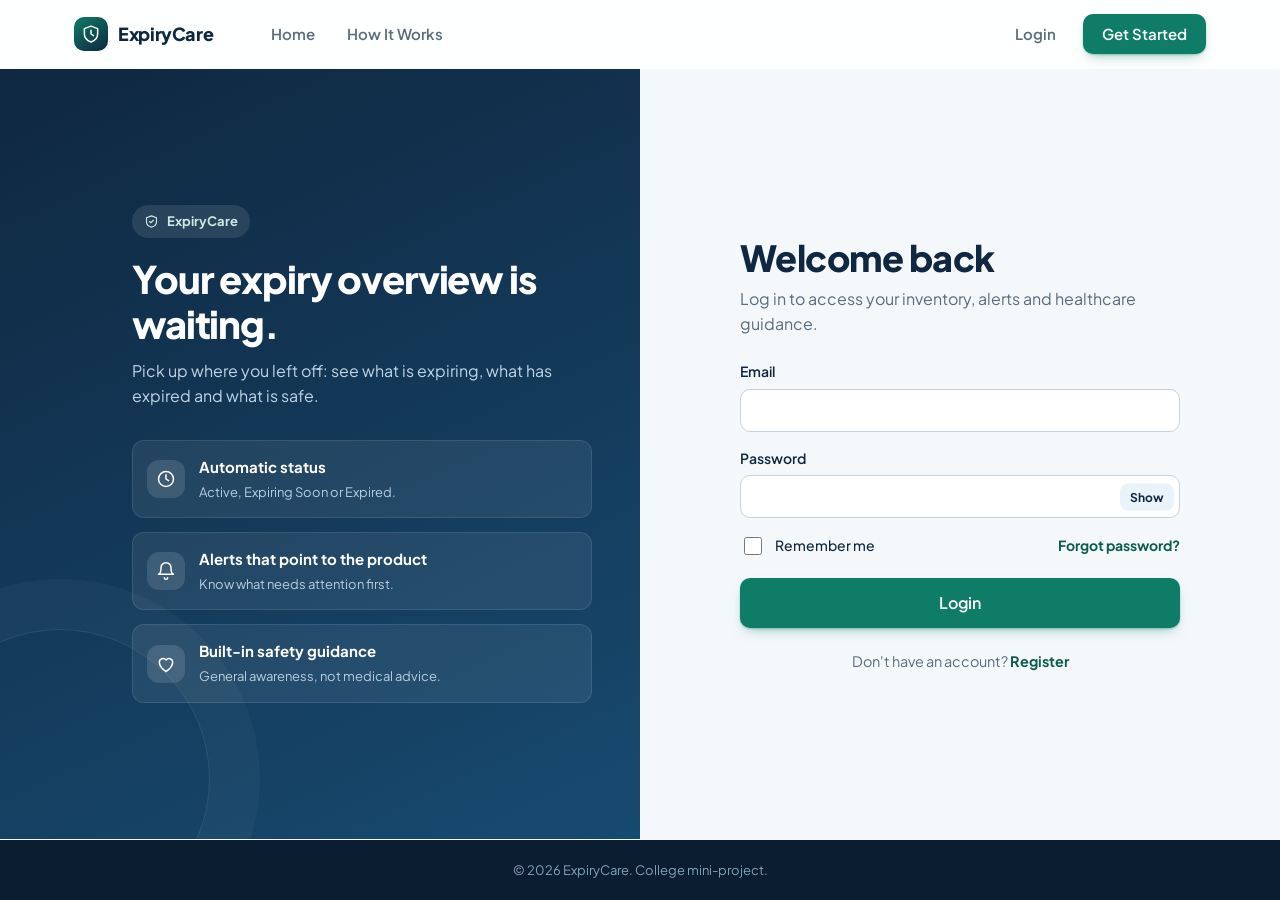
==== frontend/alerts.html @ af467353 "Initial ExpiryCare project upload" ====
<!DOCTYPE html>
<html lang="en">
<head>
  <meta charset="UTF-8">
  <meta name="viewport" content="width=device-width, initial-scale=1.0">
  <title>Alerts — ExpiryCare</title>
  <meta name="description" content="ExpiryCare — smart expiry tracker and healthcare guidance.">
  <meta name="theme-color" content="#0f2740">
  <link rel="preconnect" href="https://fonts.googleapis.com">
  <link rel="preconnect" href="https://fonts.gstatic.com" crossorigin>
  <link rel="stylesheet" href="https://fonts.googleapis.com/css2?family=Plus+Jakarta+Sans:wght@400;500;600;700;800&display=swap">
  <link rel="stylesheet" href="css/styles.css">
  <script src="js/app.js" defer></script>
</head>
<body id="page-alerts" class="app-body">
  <a class="skip-link" href="#main-content">Skip to main content</a>
  <header class="app-header">
    <div class="app-header-inner">
      <a href="dashboard.html" class="brand" aria-label="ExpiryCare home"><span class="brand-mark"><svg class="i" aria-hidden="true" focusable="false"><use href="#i-logo"/></svg></span><span class="brand-name">ExpiryCare</span></a>
      <button type="button" class="nav-toggle" id="nav-toggle" aria-expanded="false" aria-controls="nav-panel" aria-label="Open menu"><svg class="i i-menu" aria-hidden="true" focusable="false"><use href="#i-menu"/></svg><svg class="i i-close" aria-hidden="true" focusable="false"><use href="#i-x"/></svg></button>
      <div class="nav-panel" id="nav-panel">
        <nav class="app-nav" aria-label="Primary">
          <ul class="nav-list">
          <li><a href="dashboard.html"><svg class="i" aria-hidden="true" focusable="false"><use href="#i-grid"/></svg><span>Dashboard</span></a></li>
          <li><a href="retail-intelligence.html"><span>Retail Intelligence</span></a></li>
          <li><a href="inventory.html"><svg class="i" aria-hidden="true" focusable="false"><use href="#i-box"/></svg><span>Inventory</span></a></li>
          <li><a href="add-product.html"><svg class="i" aria-hidden="true" focusable="false"><use href="#i-plus"/></svg><span>Add Product</span></a></li>
          <li><a href="alerts.html" aria-current="page"><svg class="i" aria-hidden="true" focusable="false"><use href="#i-bell"/></svg><span>Alerts</span></a></li>
          <li><a href="healthcare-guidance.html"><svg class="i" aria-hidden="true" focusable="false"><use href="#i-heart"/></svg><span>Guidance</span></a></li>
          </ul>
        </nav>
        <div class="user-menu" aria-label="Account">
          <a href="profile.html" class="user-menu-link">
            <span class="user-avatar" aria-hidden="true"></span>
            <span class="user-name" id="current-user-name">Your Profile</span>
          </a>
          <a href="index.html" class="btn btn-text logout-link"><svg class="i" aria-hidden="true" focusable="false"><use href="#i-logout"/></svg><span>Logout</span></a>
        </div>
      </div>
    </div>
  </header>

  <main id="main-content" class="app-main">
    <section class="page-heading-row" aria-labelledby="alerts-heading"><div><h1 id="alerts-heading">Expiry Alerts</h1><p class="page-subtext">Products that need your attention, grouped by urgency.</p></div></section>
    <div class="alerts-layout">
      <div class="alerts-main">
        <section class="alert-group alert-group-expired" id="expired" aria-labelledby="expired-heading">
        <div class="group-head"><span class="group-icon"><svg class="i" aria-hidden="true" focusable="false"><use href="#i-xcircle"/></svg></span><div><h2 id="expired-heading">Expired <span class="count-pill" id="expired-count">0</span></h2><p class="group-desc">Past the expiry date. Do not use these.</p></div></div>
        <ul class="alert-list"></ul>
        <p class="empty-state empty-state-inline" id="expired-empty-state" hidden><svg class="i" aria-hidden="true" focusable="false"><use href="#i-check"/></svg><span>Nothing here. You're all clear.</span></p></section>
        <section class="alert-group alert-group-expiring" id="expiring-soon" aria-labelledby="expiring-soon-heading">
        <div class="group-head"><span class="group-icon"><svg class="i" aria-hidden="true" focusable="false"><use href="#i-clock"/></svg></span><div><h2 id="expiring-soon-heading">Expiring Soon <span class="count-pill" id="expiring-soon-count">0</span></h2><p class="group-desc">Inside your reminder window. Use or replace.</p></div></div>
        <ul class="alert-list"></ul>
        <p class="empty-state empty-state-inline" id="expiring-soon-empty-state" hidden><svg class="i" aria-hidden="true" focusable="false"><use href="#i-check"/></svg><span>Nothing here. You're all clear.</span></p></section>
        <section class="alert-group alert-group-upcoming" id="upcoming" aria-labelledby="upcoming-heading">
        <div class="group-head"><span class="group-icon"><svg class="i" aria-hidden="true" focusable="false"><use href="#i-calendar"/></svg></span><div><h2 id="upcoming-heading">Upcoming <span class="count-pill" id="upcoming-count">0</span></h2><p class="group-desc">Outside your window but within 30 days.</p></div></div>
        <ul class="alert-list"></ul>
        <p class="empty-state empty-state-inline" id="upcoming-empty-state" hidden><svg class="i" aria-hidden="true" focusable="false"><use href="#i-check"/></svg><span>Nothing here. You're all clear.</span></p></section>
        <section class="empty-state" id="alerts-empty-state" hidden><span class="empty-icon"><svg class="i" aria-hidden="true" focusable="false"><use href="#i-shield"/></svg></span><h2>You're all clear.</h2><p>No expiry alerts at the moment.</p></section>
      </div>
      <aside class="alert-preferences" aria-labelledby="alert-preferences-heading">
        <span class="tile"><svg class="i" aria-hidden="true" focusable="false"><use href="#i-bell"/></svg></span>
        <h2 id="alert-preferences-heading">Alert preferences</h2>
        <p class="page-subtext">Choose how far in advance you'd like to be notified.</p>
        <form id="alert-preferences-form" action="#" method="post">
          <fieldset class="filter-group"><legend>Notify me before expiry</legend>
            <div class="filter-options filter-options-stack">
              <label><input type="checkbox" name="alert_threshold" value="7"><span>7 days before</span></label>
              <label><input type="checkbox" name="alert_threshold" value="3" checked><span>3 days before</span></label>
              <label><input type="checkbox" name="alert_threshold" value="1"><span>1 day before</span></label>
            </div></fieldset>
          <div class="form-actions"><button type="submit" class="btn btn-primary btn-full">Save Preferences</button></div>
        </form>
      </aside>
    </div>
  </main>
  <footer class="app-footer">
    <p>&copy; 2026 ExpiryCare · College mini-project · Prototype data is stored only in this browser.</p>
  </footer>
</body>
</html>
---- frontend/css/styles.css ----
/* ============================================================
   EXPIRYCARE — STYLESHEET (v2, premium UI)
   Sections: 1 Tokens · 2 Base · 3 Header · 4 Buttons · 5 Forms
   6 Cards/badges · 7 Landing · 8 Auth · 9 Dashboard · 10 Inventory
   11 Add/Edit · 12 Details · 13 Alerts · 14 Profile · 15 Guidance
   16 Toast/Modal · 17 Motion · 18 Responsive
============================================================= */

/* 1. TOKENS */
:root {
  --navy: #0f2740; --ink: #16293d; --muted: #5a6c7d; --faint: #8796a5;
  --bg: #f4f8fb; --surface: #fff; --soft: #eaf2fa; --line: #dfe8ef; --line-strong: #c6d4df;
  --teal: #0e7c66; --teal-dark: #0b5e4e; --teal-soft: #e3f3ef; --blue: #2f6fae; --blue-soft: #e8f1fb;
  --ok: #1f7a4d; --ok-bg: #e7f5ee; --ok-line: #bfe3d0;
  --warn: #92610a; --warn-bg: #fdf3df; --warn-line: #f0d9a0;
  --bad: #ab3329; --bad-bg: #fbeaea; --bad-line: #efc3be;
  --r-sm: 8px; --r-md: 12px; --r-lg: 18px; --r-full: 999px;
  --sh-sm: 0 1px 2px rgba(15,39,64,.06); --sh-md: 0 6px 20px rgba(15,39,64,.08); --sh-lg: 0 24px 50px -12px rgba(15,39,64,.22);
  --font: "Plus Jakarta Sans", -apple-system, BlinkMacSystemFont, "Segoe UI", Roboto, "Helvetica Neue", Arial, sans-serif;
  --ease: cubic-bezier(.2,.7,.2,1); --max: 1180px; --ring: 0 0 0 3px rgba(14,124,102,.28);
}

/* 2. BASE */
*,*::before,*::after { box-sizing: border-box; }
html { font-size: 100%; scroll-behavior: smooth; -webkit-text-size-adjust: 100%; }
body { margin: 0; min-height: 100vh; font-family: var(--font); color: var(--ink); background: var(--bg); line-height: 1.55; -webkit-font-smoothing: antialiased; display: flex; flex-direction: column; }
body > main { flex: 1; }
img,svg { max-width: 100%; }
h1,h2,h3,p,ul,ol,dl,dd,figure { margin: 0; }
ul,ol { padding: 0; list-style: none; }
h1,h2,h3 { color: var(--navy); line-height: 1.2; letter-spacing: -.015em; }
h1 { font-size: clamp(1.75rem, 3vw, 2.25rem); font-weight: 800; }
h2 { font-size: 1.25rem; font-weight: 700; }
h3 { font-size: 1.0625rem; font-weight: 700; }
a { color: var(--teal-dark); text-decoration: none; }
a:hover { color: var(--teal); }
:focus-visible { outline: 2px solid var(--teal); outline-offset: 2px; border-radius: 4px; }
.visually-hidden { position: absolute !important; width: 1px; height: 1px; overflow: hidden; clip: rect(0 0 0 0); white-space: nowrap; }
.skip-link { position: absolute; left: 12px; top: -60px; background: var(--navy); color: #fff; padding: 10px 16px; border-radius: var(--r-sm); z-index: 200; transition: top .15s; }
.skip-link:focus { top: 12px; color: #fff; }
[hidden] { display: none !important; }
.i { width: 20px; height: 20px; fill: none; stroke: currentColor; stroke-width: 1.8; stroke-linecap: round; stroke-linejoin: round; flex: none; }
.i-sm { width: 16px; height: 16px; }
.section-inner, .header-inner, .app-header-inner, .footer-inner, .hero-inner, .cta-inner { max-width: var(--max); margin: 0 auto; padding: 0 24px; }
.app-main { width: 100%; max-width: var(--max); margin: 0 auto; padding: 28px 24px 56px; }
.eyebrow { display: inline-flex; align-items: center; gap: 8px; font-size: .8125rem; font-weight: 700; color: var(--teal-dark); background: var(--teal-soft); padding: 6px 12px; border-radius: var(--r-full); margin-bottom: 18px; }
.eyebrow .i { width: 15px; height: 15px; }
.eyebrow-light { color: #cfe9e3; background: rgba(255,255,255,.1); }
.tile { display: inline-grid; place-items: center; width: 42px; height: 42px; border-radius: 12px; background: var(--teal-soft); color: var(--teal-dark); flex: none; }
.tile-warn { background: var(--warn-bg); color: var(--warn); } .tile-danger { background: var(--bad-bg); color: var(--bad); }
.tile-blue { background: var(--blue-soft); color: var(--blue); } .tile-active { background: var(--ok-bg); color: var(--ok); }

/* 3. HEADER / NAV */
.site-header, .app-header { position: sticky; top: 0; z-index: 100; background: rgba(255,255,255,.88); backdrop-filter: blur(10px); border-bottom: 1px solid transparent; transition: border-color .2s, box-shadow .2s; }
.site-header.is-scrolled, .app-header.is-scrolled { border-color: var(--line); box-shadow: 0 4px 18px rgba(15,39,64,.06); }
.header-inner, .app-header-inner { display: flex; align-items: center; justify-content: space-between; gap: 20px; height: 68px; }
.brand { display: inline-flex; align-items: center; gap: 10px; color: var(--navy); font-weight: 800; font-size: 1.125rem; letter-spacing: -.02em; }
.brand:hover { color: var(--navy); }
.brand-mark { display: grid; place-items: center; width: 34px; height: 34px; border-radius: 10px; background: linear-gradient(145deg, var(--teal), var(--navy)); color: #fff; }
.brand-mark .i { width: 20px; height: 20px; }
.nav-panel { display: flex; align-items: center; flex: 1; justify-content: space-between; gap: 16px; }
.public-nav { margin-left: 24px; }
.nav-list { display: flex; gap: 4px; }
.nav-list a { position: relative; display: inline-flex; align-items: center; gap: 8px; padding: 8px 14px; border-radius: var(--r-sm); color: var(--muted); font-weight: 600; font-size: .9375rem; transition: color .15s, background .15s; }
.nav-list a:hover { color: var(--navy); background: var(--soft); }
.nav-list a[aria-current="page"] { color: var(--navy); }
.nav-list a[aria-current="page"]::after { content: ""; position: absolute; left: 14px; right: 14px; bottom: -13px; height: 3px; border-radius: 3px 3px 0 0; background: var(--teal); }
.app-nav .i { width: 18px; height: 18px; }
.auth-actions, .user-menu { display: flex; align-items: center; gap: 8px; }
.user-menu-link { display: inline-flex; align-items: center; gap: 10px; padding: 4px 12px 4px 4px; border-radius: var(--r-full); color: var(--navy); font-weight: 600; font-size: .9rem; transition: background .15s; }
.user-menu-link:hover { background: var(--soft); color: var(--navy); }
.user-avatar, .profile-avatar { display: inline-grid; place-items: center; width: 32px; height: 32px; border-radius: 50%; background: var(--navy); color: #fff; font-weight: 700; font-size: .875rem; }
.user-avatar:empty::before { content: "U"; }
.nav-toggle { display: none; place-items: center; width: 42px; height: 42px; border: 1px solid var(--line); background: #fff; border-radius: 10px; color: var(--navy); cursor: pointer; }
.nav-toggle .i-close, .nav-toggle[aria-expanded="true"] .i-menu { display: none; }
.nav-toggle[aria-expanded="true"] .i-close { display: block; }

/* 4. BUTTONS */
.btn { display: inline-flex; align-items: center; justify-content: center; gap: 8px; padding: 10px 18px; border-radius: 10px; border: 1px solid transparent; font: 600 .9375rem/1.2 var(--font); cursor: pointer; transition: transform .15s var(--ease), box-shadow .15s, background .15s, border-color .15s, color .15s; white-space: nowrap; }
.btn:hover { transform: translateY(-1px); }
.btn:active { transform: translateY(0); }
.btn .i { width: 18px; height: 18px; }
.btn-primary { background: var(--teal); color: #fff; box-shadow: 0 1px 2px rgba(14,124,102,.3), 0 6px 14px -6px rgba(14,124,102,.5); }
.btn-primary:hover { background: var(--teal-dark); color: #fff; }
.btn-secondary { background: #fff; color: var(--navy); border-color: var(--line-strong); }
.btn-secondary:hover { border-color: var(--navy); color: var(--navy); box-shadow: var(--sh-sm); }
.btn-text { background: transparent; color: var(--muted); }
.btn-text:hover { color: var(--navy); background: var(--soft); }
.btn-danger { background: #fff; color: var(--bad); border-color: var(--bad-line); }
.btn-danger:hover { background: var(--bad); color: #fff; border-color: var(--bad); }
.btn-light { background: #fff; color: var(--navy); } .btn-light:hover { color: var(--navy); box-shadow: var(--sh-lg); }
.btn-ghost { background: transparent; color: #fff; border-color: rgba(255,255,255,.35); } .btn-ghost:hover { background: rgba(255,255,255,.1); color: #fff; }
.btn-large { padding: 14px 24px; font-size: 1rem; } .btn-small { padding: 7px 12px; font-size: .8125rem; } .btn-full { width: 100%; }
.btn-push { margin-left: auto; }
.btn.is-loading { pointer-events: none; opacity: .8; }
.btn.is-loading::before { content: ""; width: 14px; height: 14px; border-radius: 50%; border: 2px solid currentColor; border-right-color: transparent; animation: spin .7s linear infinite; }
@keyframes spin { to { transform: rotate(360deg); } }

/* 5. FORMS */
.form-field { display: flex; flex-direction: column; gap: 6px; min-width: 0; }
label { font-weight: 600; font-size: .875rem; color: var(--navy); }
input[type=text], input[type=email], input[type=password], input[type=search], input[type=number], input[type=date], select, textarea {
  width: 100%; padding: 11px 14px; font: 500 .9375rem var(--font); color: var(--ink); background: #fff; border: 1px solid var(--line-strong); border-radius: 10px; transition: border-color .15s, box-shadow .15s; }
textarea { resize: vertical; min-height: 84px; }
input:hover, select:hover, textarea:hover { border-color: var(--faint); }
input:focus, select:focus, textarea:focus { outline: none; border-color: var(--teal); box-shadow: var(--ring); }
input[aria-invalid="true"], select[aria-invalid="true"] { border-color: var(--bad); box-shadow: 0 0 0 3px rgba(171,51,41,.12); }
.field-error { color: var(--bad); font-size: .8125rem; font-weight: 600; min-height: 0; } .field-error:empty { display: none; }
.field-hint { color: var(--muted); font-size: .8125rem; }
.form-error-summary { background: var(--bad-bg); color: var(--bad); border: 1px solid var(--bad-line); border-radius: 10px; padding: 12px 14px; font-weight: 600; font-size: .9rem; }
.form-grid-2 { display: grid; grid-template-columns: 1fr 1fr; gap: 16px; } .span-2 { grid-column: span 2; }
.form-actions { display: flex; flex-wrap: wrap; align-items: center; gap: 10px; margin-top: 4px; }
.form-row-split { display: flex; justify-content: space-between; align-items: center; gap: 12px; flex-wrap: wrap; }
.form-field-checkbox { flex-direction: row; align-items: center; flex-wrap: wrap; gap: 10px; }
.form-field-checkbox input { width: 18px; height: 18px; accent-color: var(--teal); } .form-field-checkbox label { font-weight: 500; }
.password-field { position: relative; } .password-field input { padding-right: 70px; }
.show-password-toggle { position: absolute; right: 6px; top: 50%; transform: translateY(-50%); border: 0; background: var(--soft); color: var(--navy); font: 700 .75rem var(--font); padding: 6px 10px; border-radius: 8px; cursor: pointer; }
.show-password-toggle:hover { background: var(--line); }
.strength { display: flex; align-items: center; gap: 10px; }
.strength-bar { flex: 1; height: 6px; border-radius: 6px; background: var(--line); overflow: hidden; }
.strength-bar i { display: block; height: 100%; width: 0; background: var(--bad); transition: width .25s var(--ease), background .25s; }
.strength-label { font-size: .75rem; font-weight: 700; color: var(--muted); min-width: 52px; }

/* 6. CARDS / BADGES / EMPTY */
.page-heading-row { display: flex; justify-content: space-between; align-items: flex-end; flex-wrap: wrap; gap: 16px; margin-bottom: 24px; }
.page-subtext { color: var(--muted); margin-top: 6px; }
.section-heading-row { display: flex; justify-content: space-between; align-items: center; gap: 12px; margin-bottom: 14px; }
.section-heading-row h2 { display: flex; align-items: center; gap: 10px; font-size: 1.0625rem; }
.section-link { display: inline-flex; align-items: center; gap: 4px; font-weight: 600; font-size: .875rem; }
.dot { width: 9px; height: 9px; border-radius: 50%; background: var(--faint); flex: none; }
.dot-active { background: #2e9e6a; } .dot-expiring { background: #d99a1c; } .dot-expired { background: #d2483c; }
.status-badge { display: inline-flex; align-items: center; gap: 6px; padding: 3px 10px; border-radius: var(--r-full); font-size: .75rem; font-weight: 700; border: 1px solid; white-space: nowrap; transition: background .2s, color .2s; }
.status-badge::before { content: ""; width: 6px; height: 6px; border-radius: 50%; background: currentColor; }
.status-badge-active { color: var(--ok); background: var(--ok-bg); border-color: var(--ok-line); }
.status-badge-expiring { color: var(--warn); background: var(--warn-bg); border-color: var(--warn-line); }
.status-badge-expired { color: var(--bad); background: var(--bad-bg); border-color: var(--bad-line); }
.empty-state { display: grid; justify-items: center; gap: 8px; text-align: center; padding: 48px 24px; background: var(--surface); border: 1px dashed var(--line-strong); border-radius: var(--r-lg); }
.empty-state p { color: var(--muted); max-width: 44ch; } .empty-state .btn { margin-top: 8px; }
.empty-icon { display: grid; place-items: center; width: 60px; height: 60px; border-radius: 18px; background: var(--soft); color: var(--blue); margin-bottom: 6px; } .empty-icon .i { width: 28px; height: 28px; }
.empty-state-inline { grid-auto-flow: column; justify-content: center; align-items: center; padding: 16px; border-radius: var(--r-md); color: var(--ok); background: var(--ok-bg); border: 1px solid var(--ok-line); gap: 10px; font-weight: 600; font-size: .9rem; }
.empty-state-inline p, .empty-state-inline span { color: var(--ok); }
.count-pill { display: inline-block; min-width: 24px; padding: 1px 8px; border-radius: var(--r-full); background: var(--soft); color: var(--navy); font-size: .75rem; font-weight: 700; text-align: center; vertical-align: middle; }
.disclaimer-note { display: flex; gap: 14px; align-items: flex-start; background: var(--blue-soft); border: 1px solid #cfe0f2; border-radius: var(--r-md); padding: 16px 18px; color: #234b73; font-size: .9rem; }
.disclaimer-note .section-inner { display: flex; gap: 14px; padding: 0; max-width: none; } .disclaimer-note .i { margin-top: 2px; color: var(--blue); }
.progress { height: 8px; border-radius: 8px; background: var(--line); overflow: hidden; } .progress i { display: block; height: 100%; border-radius: 8px; background: var(--teal); transition: width .6s var(--ease); }

/* 7. LANDING */
.hero { background: radial-gradient(900px 420px at 85% -10%, #dcecf9 0, transparent 70%), linear-gradient(180deg, #f6fafd, var(--bg)); padding: 56px 0 28px; overflow: hidden; }
.hero-inner { display: grid; grid-template-columns: 1.02fr 1fr; gap: 56px; align-items: center; }
.hero h1 { font-size: clamp(2.25rem, 4.6vw, 3.5rem); font-weight: 800; letter-spacing: -.035em; line-height: 1.05; }
.hero-subtext { font-size: 1.125rem; color: var(--muted); margin-top: 18px; max-width: 52ch; }
.hero-actions { display: flex; flex-wrap: wrap; gap: 12px; margin-top: 28px; }
.hero-points { display: grid; gap: 8px; margin-top: 26px; color: var(--muted); font-size: .9rem; font-weight: 500; }
.hero-points li, .tick-list li { display: flex; gap: 10px; align-items: center; } .hero-points .i, .tick-list .i { color: var(--teal); }
.hero-visual { position: relative; padding: 20px 16px 52px; perspective: 1200px; --rx: 0; --ry: 0; }
.preview-card { background: #fff; border: 1px solid var(--line); border-radius: 18px; box-shadow: var(--sh-lg); overflow: hidden; transform: rotateY(calc(var(--rx) * 5deg)) rotateX(calc(var(--ry) * -4deg)); transition: transform .25s var(--ease); }
.preview-bar { display: flex; align-items: center; gap: 6px; padding: 12px 16px; background: #f1f6fa; border-bottom: 1px solid var(--line); }
.preview-bar span { width: 10px; height: 10px; border-radius: 50%; background: #cbd8e3; } .preview-bar p { margin-left: 10px; font-size: .75rem; font-weight: 600; color: var(--muted); }
.preview-body { padding: 20px; } .preview-greeting { font-weight: 700; color: var(--navy); margin-bottom: 14px; }
.preview-stats { display: grid; grid-template-columns: repeat(4,1fr); gap: 10px; }
.pstat { background: var(--bg); border: 1px solid var(--line); border-radius: 12px; padding: 10px 12px; } .pstat b { display: block; font-size: 1.5rem; color: var(--navy); line-height: 1.1; } .pstat span { font-size: .7rem; font-weight: 600; color: var(--muted); }
.pstat-active { background: var(--ok-bg); border-color: var(--ok-line); } .pstat-active b { color: var(--ok); }
.pstat-soon { background: var(--warn-bg); border-color: var(--warn-line); } .pstat-soon b { color: var(--warn); }
.pstat-expired { background: var(--bad-bg); border-color: var(--bad-line); } .pstat-expired b { color: var(--bad); }
.preview-list { display: grid; gap: 8px; margin-top: 14px; }
.preview-list li { display: flex; align-items: center; justify-content: space-between; gap: 10px; padding: 10px 12px; border: 1px solid var(--line); border-radius: 12px; font-size: .8125rem; }
.preview-list b { color: var(--navy); display: block; } .preview-list small { color: var(--muted); font-size: .75rem; }
.preview-foot { margin: 12px 0 0 150px; font-size: .72rem; color: var(--faint); }
.float-card { position: absolute; display: flex; align-items: center; gap: 12px; background: #fff; border: 1px solid var(--line); border-radius: 14px; padding: 12px 16px; box-shadow: var(--sh-md); font-size: .8125rem; transform: translate(calc(var(--rx) * -14px), calc(var(--ry) * -10px)); transition: transform .3s var(--ease); }
.float-card b { display: block; color: var(--navy); } .float-card span { color: var(--muted); }
.float-alert { top: 0; right: -4px; animation: bob 6s ease-in-out infinite; } .float-health { bottom: 0; left: -6px; z-index: 2; animation: bob 7s ease-in-out -2s infinite; }
.float-icon { display: grid; place-items: center; width: 34px; height: 34px; border-radius: 10px; background: var(--warn-bg); color: var(--warn); } .float-icon + div span { display: block; }
@keyframes bob { 50% { margin-top: -6px; } }
.ring { --p: 0; display: grid; place-items: center; width: 46px; height: 46px; border-radius: 50%; background: conic-gradient(var(--teal) calc(var(--p) * 1%), var(--line) 0); position: relative; }
.ring::before { content: ""; position: absolute; inset: 5px; background: #fff; border-radius: 50%; } .ring span { position: relative; font-size: .72rem; font-weight: 800; color: var(--navy); }
.float-health div:last-child span { display: block; }
.audience-strip { max-width: var(--max); margin: 36px auto 0; padding: 0 24px; display: flex; flex-wrap: wrap; gap: 10px; }
.audience-strip li { padding: 7px 14px; border-radius: var(--r-full); background: #fff; border: 1px solid var(--line); font-size: .8125rem; font-weight: 600; color: var(--muted); }
.band { padding: 80px 0; } .band-tint { background: #edf4fa; }
.section-head { max-width: 640px; margin-bottom: 36px; } .section-head h2, .split-copy h2 { font-size: clamp(1.625rem, 3vw, 2.125rem); font-weight: 800; letter-spacing: -.025em; }
.section-lead { color: var(--muted); font-size: 1.0625rem; margin-top: 12px; max-width: 58ch; }
.problem-grid, .benefits-grid, .guide-grid { display: grid; grid-template-columns: repeat(4,1fr); gap: 18px; }
.problem-card, .benefit-card, .guide-mini, .flow-step, .about-step { background: #fff; border: 1px solid var(--line); border-radius: var(--r-lg); padding: 24px; transition: transform .2s var(--ease), box-shadow .2s, border-color .2s; }
.problem-card:hover, .benefit-card:hover, .guide-mini:hover, .flow-step:hover, .about-step:hover, .about-step:focus-visible { transform: translateY(-4px); box-shadow: var(--sh-md); border-color: var(--line-strong); }
.problem-card h3, .benefit-card h3, .guide-mini h3, .flow-step h3, .about-step h3 { margin: 16px 0 6px; font-size: 1rem; } .problem-card p, .benefit-card p, .guide-mini p, .flow-step p, .about-step p { color: var(--muted); font-size: .9rem; }
.guide-mini .i { width: 26px; height: 26px; color: var(--teal); }
.flow { display: grid; grid-template-columns: repeat(4,1fr); gap: 18px; position: relative; counter-reset: s; }
.flow-step, .about-step { position: relative; }
.flow-step:not(:last-child)::after, .about-step:not(:last-child)::after { content: ""; position: absolute; top: 45px; left: calc(100% + 1px); width: 16px; border-top: 2px dashed var(--line-strong); }
.about-step.is-active { border-color: var(--teal); box-shadow: 0 0 0 3px var(--teal-soft); }
.split { display: grid; grid-template-columns: 1fr 1fr; gap: 56px; align-items: center; }
.split-copy .btn { margin-top: 24px; } .tick-list { display: grid; gap: 10px; margin-top: 20px; font-weight: 500; }
.tick-card { background: #fff; border: 1px solid var(--line); border-radius: var(--r-lg); padding: 24px; margin: 0; }
.mini-grid { display: grid; grid-template-columns: 1fr 1fr; gap: 14px; }
.mini-card { display: grid; gap: 4px; background: #fff; border: 1px solid var(--line); border-radius: var(--r-lg); padding: 20px; transition: transform .2s var(--ease), box-shadow .2s; } .mini-card:hover { transform: translateY(-3px); box-shadow: var(--sh-md); }
.mini-card b { font-size: 2.25rem; color: var(--navy); line-height: 1.1; margin-top: 10px; } .mini-card > span:last-child { color: var(--muted); font-weight: 600; font-size: .875rem; }
.mini-active .tile { background: var(--ok-bg); color: var(--ok); } .mini-soon .tile { background: var(--warn-bg); color: var(--warn); } .mini-expired .tile { background: var(--bad-bg); color: var(--bad); }
.status-legend { display: grid; gap: 12px; } .status-legend li { display: flex; align-items: center; gap: 14px; background: #fff; border: 1px solid var(--line); border-radius: var(--r-md); padding: 16px 18px; } .status-legend p { color: var(--muted); font-size: .9rem; }
.about-hero { padding: 72px 0 56px; background: linear-gradient(180deg, #f6fafd, var(--bg)); }
.guide-mini { display: block; } .band .disclaimer-note { margin-top: 36px; }
.cta-band { background: linear-gradient(135deg, var(--navy) 0, #17466b 100%); color: #fff; padding: 72px 0; position: relative; overflow: hidden; }
.cta-band::after { content: ""; position: absolute; right: -80px; top: -80px; width: 320px; height: 320px; border-radius: 50%; border: 1px solid rgba(255,255,255,.12); box-shadow: 0 0 0 60px rgba(255,255,255,.03), 0 0 0 120px rgba(255,255,255,.02); }
.cta-inner { position: relative; z-index: 1; } .cta-inner h2 { color: #fff; font-size: clamp(1.75rem, 3.4vw, 2.5rem); font-weight: 800; max-width: 20ch; } .cta-inner p { color: #c7d8e8; margin-top: 12px; font-size: 1.0625rem; }
.site-footer { background: #0b1e31; color: #aebfd0; padding: 44px 0 28px; margin-top: auto; }
.footer-inner { display: grid; grid-template-columns: 1.4fr 1fr; gap: 28px 40px; } .site-footer .brand { color: #fff; } .footer-purpose { margin-top: 12px; max-width: 38ch; font-size: .9rem; }
.footer-nav ul { display: flex; flex-wrap: wrap; gap: 10px 22px; justify-content: flex-end; } .site-footer a { color: #d3e0ec; font-weight: 500; font-size: .9rem; } .site-footer a:hover { color: #fff; }
.footer-disclaimer, .footer-copyright { font-size: .8125rem; color: #84a0b9; } .footer-disclaimer { grid-column: 1; } .footer-copyright { text-align: right; }
.site-footer-minimal { padding: 20px 0; } .site-footer-minimal .footer-inner { display: block; } .site-footer-minimal .footer-copyright { text-align: center; }

/* 8. AUTH */
.auth-split { display: grid; grid-template-columns: minmax(0,1fr) minmax(0,1fr); min-height: calc(100vh - 68px - 62px); }
.auth-aside { background: linear-gradient(155deg, var(--navy), #174a70); color: #fff; display: grid; align-items: center; padding: 48px; position: relative; overflow: hidden; }
.auth-aside::after { content: ""; position: absolute; left: -90px; bottom: -90px; width: 300px; height: 300px; border-radius: 50%; border: 1px solid rgba(255,255,255,.1); box-shadow: 0 0 0 50px rgba(255,255,255,.03); }
.auth-aside-inner { position: relative; z-index: 1; max-width: 460px; margin-left: auto; } .auth-aside h2 { color: #fff; font-size: clamp(1.75rem,3vw,2.375rem); font-weight: 800; letter-spacing: -.03em; }
.auth-aside-text { color: #c1d4e5; margin-top: 12px; } .auth-points { display: grid; gap: 14px; margin-top: 32px; }
.auth-points li { display: flex; gap: 14px; align-items: center; background: rgba(255,255,255,.07); border: 1px solid rgba(255,255,255,.1); border-radius: var(--r-md); padding: 14px; }
.auth-points .tile { background: rgba(255,255,255,.12); color: #fff; width: 38px; height: 38px; } .auth-points b { display: block; font-size: .9375rem; } .auth-points span:not(.tile) { color: #b8cde0; font-size: .8125rem; }
.auth-section { display: grid; place-items: center; padding: 40px 24px; }
.auth-card { width: 100%; max-width: 440px; } .auth-subtext { color: var(--muted); margin: 8px 0 24px; } .auth-form { display: grid; gap: 16px; }
.auth-switch { margin-top: 22px; color: var(--muted); text-align: center; font-size: .9rem; } .auth-switch a, .forgot-password-link { font-weight: 700; } .forgot-password-link { font-size: .875rem; }
.success-panel { display: grid; gap: 10px; justify-items: start; padding: 24px; background: var(--ok-bg); border: 1px solid var(--ok-line); border-radius: var(--r-lg); animation: rise .35s var(--ease); } .success-panel p { color: #28553f; }

/* 9. DASHBOARD */
.dashboard-greeting { display: flex; justify-content: space-between; align-items: flex-end; flex-wrap: wrap; gap: 16px; margin-bottom: 24px; }
.dashboard-context { color: var(--muted); margin-top: 6px; } .greeting-actions { display: flex; gap: 10px; }
.summary-grid { display: grid; grid-template-columns: repeat(4,1fr); gap: 16px; margin-bottom: 20px; }
.summary-card { display: flex; gap: 14px; align-items: flex-start; background: #fff; border: 1px solid var(--line); border-radius: var(--r-lg); padding: 20px; transition: transform .2s var(--ease), box-shadow .2s; }
.summary-card:hover { transform: translateY(-3px); box-shadow: var(--sh-md); }
.summary-icon { display: grid; place-items: center; width: 42px; height: 42px; border-radius: 12px; background: var(--soft); color: var(--blue); flex: none; }
.summary-card-active .summary-icon { background: var(--ok-bg); color: var(--ok); } .summary-card-expiring .summary-icon { background: var(--warn-bg); color: var(--warn); } .summary-card-expired .summary-icon { background: var(--bad-bg); color: var(--bad); }
.summary-label { font-size: .8125rem; font-weight: 600; color: var(--muted); } .summary-value { font-size: 2rem; font-weight: 800; color: var(--navy); line-height: 1.15; letter-spacing: -.03em; font-variant-numeric: tabular-nums; } .summary-note { font-size: .75rem; color: var(--faint); }
.dashboard-grid { display: grid; grid-template-columns: minmax(0,1.5fr) minmax(0,1fr); gap: 20px; align-items: start; }
.dashboard-col-main, .dashboard-col-side { display: grid; gap: 20px; }
.dashboard-priority, .dashboard-secondary, .insights-section, .quick-actions, .healthcare-tip, .settings-section, .alert-preferences, .alert-group, .guidance-topic, .profile-card { background: #fff; border: 1px solid var(--line); border-radius: var(--r-lg); padding: 22px; }
.alert-list { display: grid; gap: 10px; }
.alert-item { display: flex; align-items: center; justify-content: space-between; gap: 14px; padding: 12px 14px; border: 1px solid var(--line); border-left-width: 4px; border-radius: var(--r-md); background: #fff; transition: transform .15s var(--ease), box-shadow .15s; }
.alert-item:hover { transform: translateX(3px); box-shadow: var(--sh-sm); }
.alert-item-expired { border-left-color: #d2483c; } .alert-item-expiring { border-left-color: #d99a1c; } .alert-item-upcoming { border-left-color: #5b8fc4; }
.alert-item-main { display: flex; align-items: center; gap: 12px; min-width: 0; } .alert-item-info { min-width: 0; }
.cat-icon { display: grid; place-items: center; width: 38px; height: 38px; border-radius: 10px; background: var(--soft); color: var(--blue); flex: none; }
.alert-product-name { font-weight: 700; color: var(--navy); overflow-wrap: anywhere; } .alert-product-meta { font-size: .8125rem; color: var(--muted); } .alert-recommendation { font-size: .8125rem; color: var(--ink); margin-top: 4px; }
.days-chip { display: inline-block; font-size: .75rem; font-weight: 700; padding: 2px 9px; border-radius: var(--r-full); background: var(--soft); color: var(--navy); }
.days-chip.is-expired { background: var(--bad-bg); color: var(--bad); } .days-chip.is-expiring { background: var(--warn-bg); color: var(--warn); }
.timeline { display: grid; gap: 4px; position: relative; }
.tl-row { display: grid; grid-template-columns: 110px 1fr; gap: 14px; padding: 10px 0; border-top: 1px solid var(--line); } .tl-row:first-child { border-top: 0; }
.tl-label { display: flex; align-items: center; gap: 8px; font-weight: 700; font-size: .875rem; color: var(--navy); } .tl-label small { color: var(--faint); font-weight: 600; }
.tl-items { display: flex; flex-wrap: wrap; gap: 6px; } .tl-chip { padding: 4px 10px; border-radius: var(--r-full); border: 1px solid var(--line); background: var(--bg); font-size: .8125rem; font-weight: 600; color: var(--navy); transition: border-color .15s, background .15s; } .tl-chip:hover { border-color: var(--teal); background: var(--teal-soft); color: var(--navy); }
.tl-none { color: var(--faint); font-size: .8125rem; }
.insights-section { background: linear-gradient(160deg, #f0f7fc, #fff 55%); }
.insight-head { display: flex; justify-content: space-between; align-items: center; gap: 10px; margin-bottom: 12px; } .rule-tag { font-size: .6875rem; font-weight: 700; padding: 3px 9px; border-radius: var(--r-full); background: #fff; border: 1px solid var(--line-strong); color: var(--muted); }
.insight-main { display: flex; gap: 14px; align-items: center; } .insight-headline { font-weight: 700; color: var(--navy); font-size: 1rem; line-height: 1.35; }
.insight-list { display: grid; gap: 8px; margin: 16px 0; font-size: .875rem; color: var(--muted); } .insight-list li { display: flex; gap: 10px; } .insight-list li::before { content: ""; width: 6px; height: 6px; margin-top: 8px; border-radius: 50%; background: var(--teal); flex: none; }
.category-row { display: grid; grid-template-columns: 96px 1fr 24px; gap: 10px; align-items: center; font-size: .8125rem; font-weight: 600; color: var(--muted); margin-top: 8px; } .category-row span:last-child { color: var(--navy); text-align: right; }
.mini-bar { height: 8px; border-radius: 8px; background: var(--line); overflow: hidden; } .mini-bar-fill { height: 100%; border-radius: 8px; background: var(--teal); transition: width .7s var(--ease); }
.stack-bar { display: flex; height: 14px; border-radius: 14px; overflow: hidden; background: var(--line); gap: 2px; } .stack-bar i { display: block; height: 100%; transition: flex .6s var(--ease); } .stack-ok { background: #2e9e6a; } .stack-soon { background: #e0a526; } .stack-bad { background: #d2483c; }
.dashboard-note { margin-top: 12px; color: var(--muted); font-size: .875rem; }
.recent-list { display: grid; } .recent-item { display: flex; justify-content: space-between; align-items: center; gap: 10px; padding: 10px 0; border-top: 1px solid var(--line); } .recent-item:first-child { border-top: 0; }
.recent-product-name { font-weight: 600; color: var(--navy); overflow-wrap: anywhere; } .recent-product-meta { font-size: .75rem; color: var(--muted); display: flex; align-items: center; gap: 6px; white-space: nowrap; }
.quick-actions { padding: 14px; } .quick-actions-grid { display: grid; grid-template-columns: repeat(3,1fr); gap: 10px; }
.quick-action-card { display: grid; justify-items: center; gap: 6px; padding: 14px 8px; border-radius: var(--r-md); background: var(--bg); color: var(--navy); font-weight: 600; font-size: .8125rem; transition: background .15s, transform .15s var(--ease); } .quick-action-card:hover { background: var(--teal-soft); color: var(--navy); transform: translateY(-2px); } .quick-action-card .i { color: var(--teal); }
.healthcare-tip { display: flex; gap: 14px; background: var(--blue-soft); border-color: #cfe0f2; } .healthcare-tip h2 { font-size: .9375rem; } .healthcare-tip p { font-size: .875rem; color: #35597d; margin: 4px 0 8px; } .healthcare-tip .tile { background: #fff; color: var(--blue); }

/* 10. INVENTORY */
.inventory-controls { background: #fff; border: 1px solid var(--line); border-radius: var(--r-lg); padding: 16px; margin-bottom: 14px; }
.inventory-filter-form { display: grid; gap: 14px; }
.search-field { position: relative; } .search-icon { position: absolute; left: 14px; top: 50%; transform: translateY(-50%); color: var(--faint); pointer-events: none; }
.search-field input { padding: 13px 44px; font-size: 1rem; background: var(--bg); } .search-field input::-webkit-search-cancel-button { display: none; }
.search-clear { position: absolute; right: 8px; top: 50%; transform: translateY(-50%); display: grid; place-items: center; width: 30px; height: 30px; border: 0; border-radius: 8px; background: var(--line); color: var(--navy); cursor: pointer; } .search-clear:hover { background: var(--line-strong); } .search-clear .i { width: 16px; height: 16px; }
.filter-bar { display: flex; flex-wrap: wrap; align-items: flex-end; gap: 14px 24px; }
.filter-group { border: 0; padding: 0; margin: 0; min-width: 0; } .filter-group legend { font-size: .75rem; font-weight: 700; color: var(--muted); padding: 0; margin-bottom: 6px; }
.filter-options { display: flex; flex-wrap: wrap; gap: 6px; } .filter-options-stack { flex-direction: column; }
.filter-options label { position: relative; font-weight: 600; font-size: .8125rem; cursor: pointer; }
.filter-options input { position: absolute; opacity: 0; inset: 0; width: 100%; height: 100%; margin: 0; cursor: pointer; }
.filter-options label > span { display: block; padding: 7px 13px; border-radius: var(--r-full); border: 1px solid var(--line-strong); background: #fff; color: var(--muted); transition: all .15s; }
.filter-options label:hover > span { border-color: var(--navy); color: var(--navy); }
.filter-options label:has(input:checked) > span { background: var(--navy); border-color: var(--navy); color: #fff; }
.filter-options label:has(input:focus-visible) > span { box-shadow: var(--ring); }
.sort-field { flex-direction: row; align-items: center; gap: 10px; margin-left: auto; } .sort-field select { width: auto; padding: 8px 12px; }
.result-count { margin: 0 4px 12px; font-size: .875rem; color: var(--muted); font-weight: 500; }
.inventory-table-section { background: #fff; border: 1px solid var(--line); border-radius: var(--r-lg); overflow: hidden; } .inventory-table-section:has(.empty-state:not([hidden])) { border: 0; background: none; }
.inventory-table { width: 100%; border-collapse: collapse; font-size: .9rem; }
.inventory-table th { text-align: left; font-size: .75rem; font-weight: 700; color: var(--muted); padding: 12px 16px; background: #f7fafc; border-bottom: 1px solid var(--line); }
.inventory-table td { padding: 12px 16px; border-bottom: 1px solid var(--line); vertical-align: middle; }
.product-row { transition: background .15s; } .product-row:hover { background: #f8fbfd; } .product-row:last-child td { border-bottom: 0; }
.product-cell { display: flex; align-items: center; gap: 12px; } .product-cell a { font-weight: 700; color: var(--navy); overflow-wrap: anywhere; } .product-cell a:hover { color: var(--teal-dark); } .product-cell small { display: block; color: var(--faint); font-size: .75rem; }
mark { background: #fff0b8; color: inherit; border-radius: 3px; padding: 0 2px; }
.table-actions { white-space: nowrap; text-align: right; } .icon-btn { display: inline-grid; place-items: center; width: 34px; height: 34px; border-radius: 9px; border: 1px solid transparent; background: transparent; color: var(--muted); cursor: pointer; transition: background .15s, color .15s; } .icon-btn:hover { background: var(--soft); color: var(--navy); } .icon-btn-danger:hover { background: var(--bad-bg); color: var(--bad); } .icon-btn .i { width: 18px; height: 18px; }
.pagination { display: flex; justify-content: center; align-items: center; gap: 14px; margin-top: 18px; } .pagination-btn { padding: 8px 16px; border-radius: 10px; border: 1px solid var(--line-strong); background: #fff; font: 600 .875rem var(--font); color: var(--navy); cursor: pointer; } .pagination-btn:hover:not(:disabled) { border-color: var(--navy); } .pagination-btn:disabled { opacity: .45; cursor: not-allowed; } .pagination-status { font-size: .875rem; color: var(--muted); font-weight: 600; }

/* 11. ADD / EDIT */
.form-layout { display: grid; grid-template-columns: minmax(0,1fr) 320px; gap: 24px; align-items: start; }
.product-form { display: grid; gap: 18px; } .form-group { border: 1px solid var(--line); border-radius: var(--r-lg); background: #fff; padding: 22px; margin: 0; display: grid; gap: 16px; min-width: 0; }
.form-group legend { float: left; width: 100%; display: flex; align-items: center; gap: 8px; font-weight: 700; color: var(--navy); font-size: 1rem; padding: 0; margin-bottom: 4px; } .form-group legend + * { clear: both; }
.expiry-panel { position: sticky; top: 92px; background: #fff; border: 1px solid var(--line); border-radius: var(--r-lg); padding: 24px; text-align: center; display: grid; justify-items: center; gap: 6px; transition: background .25s, border-color .25s; }
.panel-label { font-size: .75rem; font-weight: 700; color: var(--muted); }
.expiry-ring { display: grid; place-items: center; width: 64px; height: 64px; border-radius: 20px; background: var(--soft); color: var(--blue); margin: 10px 0 4px; transition: background .25s, color .25s; } .expiry-ring .i { width: 30px; height: 30px; }
.expiry-panel-title { font-weight: 800; font-size: 1.125rem; color: var(--navy); } .expiry-panel-text { font-size: .875rem; color: var(--muted); }
.expiry-panel-days { margin: 10px 0; } .expiry-panel-days strong { display: block; font-size: 2.75rem; line-height: 1; letter-spacing: -.04em; color: var(--navy); font-variant-numeric: tabular-nums; } .expiry-panel-days span { font-size: .75rem; font-weight: 600; color: var(--muted); }
.expiry-panel[data-state=active] { background: var(--ok-bg); border-color: var(--ok-line); } .expiry-panel[data-state=active] .expiry-ring { background: #fff; color: var(--ok); }
.expiry-panel[data-state=expiring-soon] { background: var(--warn-bg); border-color: var(--warn-line); } .expiry-panel[data-state=expiring-soon] .expiry-ring { background: #fff; color: var(--warn); }
.expiry-panel[data-state=expired] { background: var(--bad-bg); border-color: var(--bad-line); } .expiry-panel[data-state=expired] .expiry-ring { background: #fff; color: var(--bad); }
.expiry-legend { display: grid; gap: 6px; text-align: left; font-size: .75rem; color: var(--muted); border-top: 1px solid rgba(15,39,64,.1); padding-top: 12px; margin-top: 4px; width: 100%; } .expiry-legend li { display: flex; align-items: center; gap: 8px; }
.expiry-preview { font-size: .8125rem; font-weight: 600; color: var(--muted); } .expiry-preview:empty { display: none; }

/* 12. DETAILS */
.breadcrumb { font-size: .875rem; color: var(--muted); margin-bottom: 16px; } .breadcrumb a { font-weight: 600; }
.pd-hero { display: grid; grid-template-columns: minmax(0,1fr) 300px; gap: 20px; margin-bottom: 20px; }
.pd-identity, .pd-status-card, .product-detail-list, .product-safety-note { background: #fff; border: 1px solid var(--line); border-radius: var(--r-lg); padding: 24px; }
.pd-identity { display: flex; gap: 18px; align-items: center; } .pd-identity .status-badge { margin-top: 10px; }
.pd-icon { display: grid; place-items: center; width: 68px; height: 68px; border-radius: 20px; background: var(--soft); color: var(--blue); flex: none; } .pd-icon .i { width: 32px; height: 32px; }
.pd-status-card { text-align: center; transition: background .3s, border-color .3s; } .pd-days { font-size: 3.5rem; font-weight: 800; line-height: 1; letter-spacing: -.05em; color: var(--ok); margin-top: 8px; font-variant-numeric: tabular-nums; } .pd-days-label { font-weight: 600; color: var(--muted); font-size: .875rem; margin-bottom: 16px; }
[data-status=active] .pd-status-card { background: var(--ok-bg); border-color: var(--ok-line); } [data-status=active] .pd-icon { background: var(--ok-bg); color: var(--ok); }
[data-status=expiring-soon] .pd-status-card { background: var(--warn-bg); border-color: var(--warn-line); } [data-status=expiring-soon] .pd-days { color: var(--warn); } [data-status=expiring-soon] .pd-icon { background: var(--warn-bg); color: var(--warn); } [data-status=expiring-soon] .progress i { background: #d99a1c; }
[data-status=expired] .pd-status-card { background: var(--bad-bg); border-color: var(--bad-line); } [data-status=expired] .pd-days { color: var(--bad); } [data-status=expired] .pd-icon { background: var(--bad-bg); color: var(--bad); } [data-status=expired] .progress i { background: #d2483c; }
.pd-grid { display: grid; grid-template-columns: minmax(0,1.3fr) minmax(0,1fr); gap: 20px; align-items: start; }
.product-detail-list { display: grid; padding: 8px 24px; } .product-detail-row { display: flex; justify-content: space-between; gap: 20px; padding: 14px 0; border-top: 1px solid var(--line); } .product-detail-row:first-child { border-top: 0; }
.product-detail-row dt { color: var(--muted); font-weight: 600; font-size: .875rem; } .product-detail-row dd { font-weight: 600; color: var(--navy); text-align: right; overflow-wrap: anywhere; } .product-detail-notes dd { font-weight: 500; max-width: 36ch; }
.pd-side { display: grid; gap: 16px; } .product-safety-note { background: var(--blue-soft); border-color: #cfe0f2; } .product-safety-note h2 { display: flex; gap: 8px; align-items: center; font-size: 1rem; margin-bottom: 8px; } .product-safety-note .i { color: var(--blue); } .product-safety-note p { color: #35597d; font-size: .9rem; }
.pd-actions { display: flex; flex-wrap: wrap; gap: 10px; }

/* 13. ALERTS */
.alerts-layout { display: grid; grid-template-columns: minmax(0,1fr) 320px; gap: 20px; align-items: start; } .alerts-main { display: grid; gap: 18px; }
.group-head { display: flex; gap: 14px; align-items: center; margin-bottom: 14px; } .group-head h2 { font-size: 1.0625rem; } .group-desc { color: var(--muted); font-size: .8125rem; }
.group-icon { display: grid; place-items: center; width: 40px; height: 40px; border-radius: 12px; flex: none; }
.alert-group-expired .group-icon { background: var(--bad-bg); color: var(--bad); } .alert-group-expiring .group-icon { background: var(--warn-bg); color: var(--warn); } .alert-group-upcoming .group-icon { background: var(--blue-soft); color: var(--blue); }
.alert-group-expired { border-top: 3px solid #d2483c; } .alert-group-expiring { border-top: 3px solid #d99a1c; } .alert-group-upcoming { border-top: 3px solid #5b8fc4; }
.alert-preferences { position: sticky; top: 92px; display: grid; gap: 10px; } .alert-preferences form { display: grid; gap: 16px; margin-top: 6px; } .alert-preferences .filter-options label { display: block; } .alert-preferences .filter-options label > span { border-radius: var(--r-md); padding: 10px 14px; }

/* 14. PROFILE */
.profile-layout { display: grid; grid-template-columns: 280px minmax(0,1fr); gap: 20px; align-items: start; } .profile-main { display: grid; gap: 18px; }
.profile-card { display: grid; justify-items: center; text-align: center; gap: 6px; padding: 28px 22px; position: sticky; top: 92px; } .profile-avatar { width: 84px; height: 84px; font-size: 2rem; margin-bottom: 8px; background: linear-gradient(145deg, var(--teal), var(--navy)); } .profile-stat { font-size: .875rem; color: var(--muted); margin: 8px 0 16px; } .profile-stat b { color: var(--navy); font-size: 1.125rem; } .profile-card .settings-section-account { width: 100%; border-top: 1px solid var(--line); padding-top: 18px; }
.settings-section h2 { display: flex; align-items: center; gap: 10px; font-size: 1.0625rem; margin-bottom: 16px; } .settings-section h2 .i { color: var(--teal); } .settings-form { display: grid; gap: 16px; }

/* 15. GUIDANCE */
.guidance-grid { display: grid; grid-template-columns: 1fr 1fr; gap: 18px; margin: 20px 0; } .guidance-topic { transition: transform .2s var(--ease), box-shadow .2s; } .guidance-topic:hover { transform: translateY(-3px); box-shadow: var(--sh-md); }
.guidance-topic h2 { margin: 14px 0 8px; } .guidance-topic p { color: var(--muted); font-size: .9375rem; } .guidance-topic .lead-line { color: var(--navy); font-weight: 600; }
.guidance-more { margin-top: 10px; } .more-toggle { border: 0; background: none; padding: 0; color: var(--teal-dark); font: 700 .8125rem var(--font); cursor: pointer; }
.guidance-cta { display: flex; justify-content: space-between; align-items: center; gap: 16px; flex-wrap: wrap; background: linear-gradient(135deg, var(--navy), #17466b); border-radius: var(--r-lg); padding: 24px 28px; } .guidance-cta h2 { color: #fff; } .guidance-cta p { color: #c7d8e8; }

/* 16. TOAST / MODAL */
.toast-container { position: fixed; right: 20px; bottom: 20px; z-index: 300; display: grid; gap: 10px; width: min(380px, calc(100vw - 40px)); }
.toast { position: relative; display: flex; gap: 12px; align-items: flex-start; background: #fff; border: 1px solid var(--line); border-radius: var(--r-md); padding: 14px 14px 16px; box-shadow: var(--sh-lg); overflow: hidden; animation: toast-in .3s var(--ease); font-size: .9rem; }
.toast-icon { display: grid; place-items: center; width: 28px; height: 28px; border-radius: 8px; flex: none; } .toast-icon .i { width: 16px; height: 16px; }
.toast-body { flex: 1; } .toast-title { display: block; font-weight: 700; color: var(--navy); font-size: .875rem; } .toast-text { color: var(--muted); font-size: .8125rem; }
.toast-close { border: 0; background: none; color: var(--faint); cursor: pointer; padding: 2px; } .toast-close:hover { color: var(--navy); }
.toast-bar { position: absolute; left: 0; bottom: 0; height: 3px; width: 100%; transform-origin: left; animation: toast-bar 3.5s linear forwards; }
.toast-success .toast-icon { background: var(--ok-bg); color: var(--ok); } .toast-success .toast-bar { background: #2e9e6a; }
.toast-error .toast-icon { background: var(--bad-bg); color: var(--bad); } .toast-error .toast-bar { background: #d2483c; }
.toast-warning .toast-icon { background: var(--warn-bg); color: var(--warn); } .toast-warning .toast-bar { background: #d99a1c; }
.toast-info .toast-icon { background: var(--blue-soft); color: var(--blue); } .toast-info .toast-bar { background: #5b8fc4; }
.toast-hide { opacity: 0; transform: translateX(16px); transition: opacity .25s, transform .25s; }
@keyframes toast-in { from { opacity: 0; transform: translateY(12px) scale(.98); } } @keyframes toast-bar { to { transform: scaleX(0); } }
.modal { position: fixed; inset: 0; z-index: 250; display: grid; place-items: center; padding: 20px; background: rgba(11,30,49,.5); backdrop-filter: blur(3px); animation: fade .2s; }
.modal-content { width: 100%; max-width: 420px; background: #fff; border-radius: var(--r-lg); padding: 28px; box-shadow: var(--sh-lg); animation: rise .25s var(--ease); display: grid; gap: 10px; justify-items: start; }
.modal-icon { display: grid; place-items: center; width: 46px; height: 46px; border-radius: 14px; background: var(--bad-bg); color: var(--bad); } .modal-content p { color: var(--muted); font-size: .9375rem; } .modal-content .form-actions { margin-top: 10px; justify-content: flex-end; width: 100%; }
.btn-solid-danger { background: var(--bad); color: #fff; } .btn-solid-danger:hover { background: #8e281f; color: #fff; }
@keyframes fade { from { opacity: 0; } } @keyframes rise { from { opacity: 0; transform: translateY(10px) scale(.98); } }

/* 17. MOTION */
.app-footer { text-align: center; color: var(--faint); font-size: .8125rem; padding: 22px 24px; border-top: 1px solid var(--line); }
body { animation: page-in .3s var(--ease); } body.is-leaving { opacity: 0; transition: opacity .12s; } @keyframes page-in { from { opacity: 0; } }
.reveal { opacity: 0; transform: translateY(14px); transition: opacity .5s var(--ease), transform .5s var(--ease); } .reveal.is-visible { opacity: 1; transform: none; }
.hero-copy > * { animation: rise .6s var(--ease) both; } .hero-copy > *:nth-child(2) { animation-delay: .06s; } .hero-copy > *:nth-child(3) { animation-delay: .12s; } .hero-copy > *:nth-child(4) { animation-delay: .18s; } .hero-copy > *:nth-child(5) { animation-delay: .24s; }
.hero-visual { animation: rise .8s .15s var(--ease) both; }
.animate-in .product-row, .alert-item, .recent-item { animation: rise .35s var(--ease) both; }
.insight-main .ring { width: 66px; height: 66px; flex: none; } .insight-main .ring::before { inset: 6px; } .insight-main .ring span { font-size: .9rem; }
@media (prefers-reduced-motion: reduce) { *, *::before, *::after { animation: none !important; transition: none !important; scroll-behavior: auto !important; } .reveal { opacity: 1; transform: none; } }

/* 18. RESPONSIVE */
@media (max-width: 1020px) {
  .hero-inner, .split, .dashboard-grid, .form-layout, .alerts-layout, .profile-layout, .pd-hero, .pd-grid { grid-template-columns: 1fr; }
  .hero-inner { gap: 36px; } .hero-visual { max-width: 560px; } .expiry-panel, .alert-preferences, .profile-card { position: static; }
  .problem-grid, .benefits-grid, .guide-grid, .flow, .summary-grid { grid-template-columns: repeat(2,1fr); } .flow-step::after, .about-step::after { display: none !important; }
  .auth-split { grid-template-columns: 1fr; } .auth-aside { display: none; }
  .nav-toggle { display: inline-grid; }
  .nav-panel { position: absolute; left: 0; right: 0; top: 68px; flex-direction: column; align-items: stretch; background: #fff; border-bottom: 1px solid var(--line); box-shadow: var(--sh-md); padding: 12px 24px 20px; display: none; }
  .nav-panel.is-open { display: flex; animation: rise .2s var(--ease); }
  .nav-list { flex-direction: column; } .public-nav { margin: 0; } .nav-list a { padding: 13px 14px; font-size: 1rem; } .nav-list a[aria-current="page"] { background: var(--teal-soft); } .nav-list a[aria-current="page"]::after { display: none; }
  .auth-actions, .user-menu { flex-direction: column; align-items: stretch; border-top: 1px solid var(--line); padding-top: 12px; } .auth-actions .btn, .user-menu .btn { width: 100%; } .user-menu-link { padding: 8px; }
  .footer-inner { grid-template-columns: 1fr; } .footer-nav ul { justify-content: flex-start; } .footer-copyright { text-align: left; }
}
@media (max-width: 720px) {
  .section-inner, .header-inner, .app-header-inner, .footer-inner, .hero-inner, .cta-inner, .audience-strip, .app-main { padding-left: 16px; padding-right: 16px; }
  .band { padding: 52px 0; } .hero { padding-top: 32px; } .guidance-grid, .form-grid-2 { grid-template-columns: 1fr; } .span-2 { grid-column: auto; }
  .problem-grid, .benefits-grid, .guide-grid, .flow { grid-template-columns: 1fr; }
  .summary-grid { grid-template-columns: repeat(2,1fr); gap: 10px; } .summary-card { flex-direction: column; padding: 16px; } .summary-value { font-size: 1.75rem; }
  .preview-stats { grid-template-columns: repeat(2,1fr); } .float-alert { right: 0; top: -8px; } .float-health { display: none; }
  .tl-row { grid-template-columns: 1fr; gap: 6px; } .sort-field { margin-left: 0; width: 100%; } .sort-field select { flex: 1; }
  .btn-large { width: 100%; } .hero-actions .btn { flex: 1 1 100%; } .greeting-actions { width: 100%; } .greeting-actions .btn { flex: 1; } .btn-push { margin-left: 0; }
  .modal-content .form-actions { flex-direction: column-reverse; align-items: stretch; }
  /* inventory table -> cards */
  .inventory-table, .inventory-table tbody, .inventory-table tr, .inventory-table td { display: block; width: 100%; } .inventory-table thead { display: none; }
  .inventory-table tr { padding: 14px 16px; border-bottom: 1px solid var(--line); display: grid; grid-template-columns: 1fr 1fr; gap: 8px 12px; } .inventory-table td { padding: 0; border: 0; font-size: .875rem; }
  .inventory-table td::before { content: attr(data-label); display: block; font-size: .6875rem; font-weight: 700; color: var(--faint); margin-bottom: 2px; } .inventory-table td[data-label="Product"], .inventory-table td.table-actions { grid-column: span 2; } .inventory-table td[data-label="Product"]::before, .inventory-table td.table-actions::before { display: none; } .table-actions { text-align: left; }
  .toast-container { right: 16px; left: 16px; width: auto; }
}

/* ExpiryCare intelligence additions — intentionally reuse existing form tokens. */
.smart-scan-panel, .evidence-panel, .guidance-chat { margin-bottom: 1.25rem; }
.smart-scan-panel legend { font-weight: 700; }
.smart-scan-panel input[type="text"], .guidance-chat input[type="text"] { min-width: 0; flex: 1; }
.scanner-video { display: block; width: min(100%, 34rem); max-height: 20rem; margin: .75rem 0; border-radius: .75rem; background: #10243a; }
.label-preview { display: block; max-width: min(100%, 24rem); max-height: 20rem; object-fit: contain; margin: .75rem 0; border-radius: .5rem; }
.guidance-chat-log { display: grid; gap: .5rem; max-height: 18rem; overflow-y: auto; padding: .75rem; margin: .75rem 0; border: 1px solid var(--border-color, #dbe3ea); border-radius: .75rem; }
.chat-message { margin: 0; overflow-wrap: anywhere; }
.chat-user { font-weight: 600; }
.evidence-panel { padding: 1rem; border: 1px solid var(--border-color, #dbe3ea); border-radius: .75rem; }
.evidence-panel h2 { margin-top: 0; }
@media (max-width: 600px) { .smart-scan-panel .form-actions, .guidance-chat .form-actions { align-items: stretch; flex-direction: column; } .smart-scan-panel .form-actions input { width: 100%; } }

.tracking-summary { margin: .75rem 0 1.25rem; font-size: .875rem; color: var(--muted, #64748b); line-height: 1.8; }
.tracking-summary strong { color: var(--text, #10243a); }
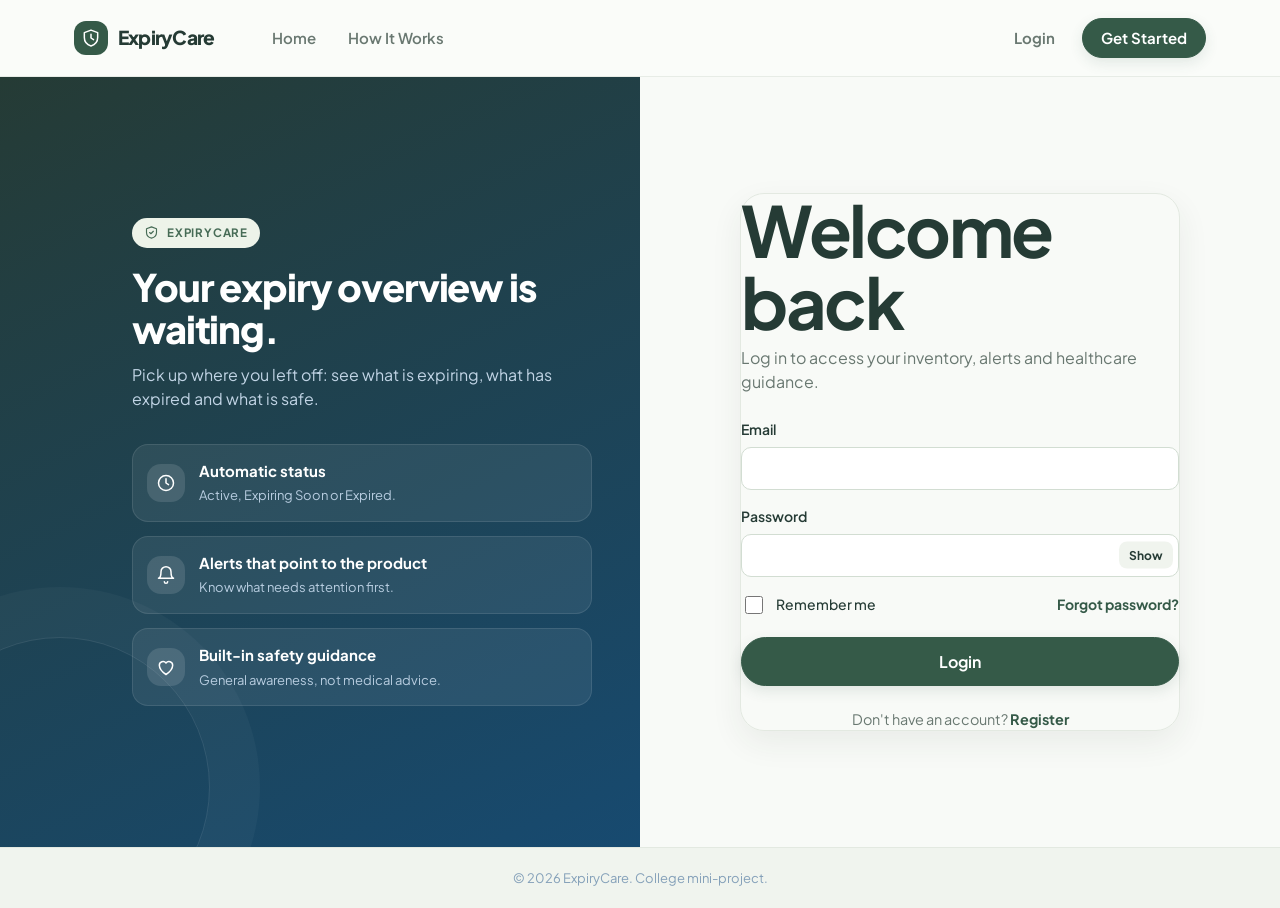
==== commit 278cf3d0: "Show email reminder preview below alert preferences" ====
--- a/frontend/alerts.html
+++ b/frontend/alerts.html
@@ -11,6 +11,23 @@
   <link rel="stylesheet" href="https://fonts.googleapis.com/css2?family=Plus+Jakarta+Sans:wght@400;500;600;700;800&display=swap">
   <link rel="stylesheet" href="css/styles.css">
   <script src="js/app.js" defer></script>
+  <style>
+    .email-preview-section{padding:64px 24px;background:#f4f8fb}
+    .email-preview-wrap{max-width:1000px;margin:0 auto}
+    .email-preview-card{display:grid;grid-template-columns:1.1fr .9fr;gap:28px;background:#fff;border:1px solid #dfe8ef;border-radius:20px;padding:clamp(22px,4vw,38px);box-shadow:0 12px 34px rgba(15,39,64,.07)}
+    .email-preview-kicker{display:inline-flex;align-items:center;gap:8px;border-radius:999px;background:#e3f3ef;color:#0b5e4e;padding:6px 12px;font-size:.78rem;font-weight:800;letter-spacing:.04em;text-transform:uppercase}
+    .email-preview-card h2{margin:16px 0 12px;font-size:clamp(1.5rem,3vw,2rem)}
+    .email-preview-card p{color:#5a6c7d;line-height:1.7}
+    .email-preview-status{display:inline-block;margin-top:18px;padding:7px 11px;border:1px solid #f0d9a0;background:#fdf3df;color:#80550b;border-radius:999px;font-size:.82rem;font-weight:800}
+    .email-sample{align-self:center;border:1px solid #dfe8ef;border-radius:14px;overflow:hidden;background:#fff}
+    .email-sample-head{padding:13px 16px;background:#f4f8fb;border-bottom:1px solid #dfe8ef;font-weight:800;color:#0f2740}
+    .email-sample-body{padding:18px}
+    .email-sample-row{margin-bottom:10px;font-size:.88rem;color:#5a6c7d;overflow-wrap:anywhere}
+    .email-sample-row strong{color:#16293d}
+    .email-sample-note{font-size:.76rem!important;margin-top:14px;padding-top:12px;border-top:1px solid #dfe8ef}
+    @media(max-width:700px){.email-preview-card{grid-template-columns:1fr}.email-preview-section{padding:44px 18px}}
+  </style>
+
 </head>
 <body id="page-alerts" class="app-body">
   <a class="skip-link" href="#main-content">Skip to main content</a>
@@ -73,6 +90,29 @@
         </form>
       </aside>
     </div>
+
+    <section class="email-preview-section" id="email-notifications-preview" aria-labelledby="email-preview-title">
+      <div class="email-preview-wrap">
+        <div class="email-preview-card">
+          <div>
+            <span class="email-preview-kicker">✉ Email notification feature</span>
+            <h2 id="email-preview-title">Expiry reminders, delivered to your inbox.</h2>
+            <p>ExpiryCare is designed to support email reminders for products approaching their expiry dates, helping users take action on time and reduce avoidable waste.</p>
+            <p style="margin-top:12px">The planned Gmail SMTP integration can deliver reminders once the server email settings are configured.</p>
+            <span class="email-preview-status">Setup required · Email delivery not yet configured</span>
+          </div>
+          <div class="email-sample" aria-label="Sample email notification preview">
+            <div class="email-sample-head">Sample expiry reminder</div>
+            <div class="email-sample-body">
+              <div class="email-sample-row"><strong>To:</strong> Registered user</div>
+              <div class="email-sample-row"><strong>Subject:</strong> Expiry Reminder — Paracetamol</div>
+              <p style="color:#16293d">A sample reminder: Paracetamol is approaching its expiry date. Please check the product label and expiry details before use.</p>
+              <p class="email-sample-note">Preview only. This sample is not an email that has been sent. Actual delivery requires Gmail SMTP configuration.</p>
+            </div>
+          </div>
+        </div>
+      </div>
+    </section>
   </main>
   <footer class="app-footer">
     <p>&copy; 2026 ExpiryCare · College mini-project · Prototype data is stored only in this browser.</p>
--- a/frontend/css/styles.css
+++ b/frontend/css/styles.css
@@ -410,3 +410,207 @@
 
 .tracking-summary { margin: .75rem 0 1.25rem; font-size: .875rem; color: var(--muted, #64748b); line-height: 1.8; }
 .tracking-summary strong { color: var(--text, #10243a); }
+
+
+/* ============================================================
+   LIGHT PREMIUM REFRESH — editorial, calm, image-led
+   Scoped as progressive overrides to preserve existing behaviour.
+============================================================= */
+:root {
+  --navy: #253b35;
+  --ink: #34453f;
+  --muted: #697871;
+  --faint: #8b9891;
+  --bg: #f8faf7;
+  --surface: #ffffff;
+  --soft: #f0f4ee;
+  --line: #e3e9e1;
+  --line-strong: #d2ddd2;
+  --teal: #527b68;
+  --teal-dark: #355a48;
+  --teal-soft: #eaf2e9;
+  --blue: #6587a0;
+  --blue-soft: #edf3f7;
+  --sh-sm: 0 2px 8px rgba(38, 61, 49, .035);
+  --sh-md: 0 12px 32px rgba(38, 61, 49, .07);
+  --sh-lg: 0 28px 70px -22px rgba(38, 61, 49, .20);
+  --r-sm: 10px;
+  --r-md: 16px;
+  --r-lg: 24px;
+  --ring: 0 0 0 3px rgba(82, 123, 104, .22);
+}
+body { background: var(--bg); color: var(--ink); }
+h1, h2, h3 { color: var(--navy); letter-spacing: -.035em; }
+h1 { font-size: clamp(2.6rem, 5.5vw, 5.2rem); line-height: 1.02; font-weight: 700; }
+h2 { font-size: clamp(1.65rem, 3vw, 2.7rem); line-height: 1.12; font-weight: 650; }
+h3 { letter-spacing: -.025em; }
+.site-header, .app-header { background: rgba(250, 252, 249, .94); border-bottom-color: rgba(227, 233, 225, .8); }
+.header-inner, .app-header-inner { height: 76px; }
+.brand { font-size: 1.2rem; letter-spacing: -.04em; }
+.brand-mark { background: var(--teal-dark); border-radius: 12px; }
+.btn { border-radius: 999px; font-weight: 650; transition: transform .2s var(--ease), box-shadow .2s var(--ease), background .2s var(--ease); }
+.btn:hover { transform: translateY(-1px); }
+.btn-primary { background: var(--teal-dark); border-color: var(--teal-dark); box-shadow: 0 5px 14px rgba(53, 90, 72, .12); }
+.btn-primary:hover { background: #294a3a; box-shadow: 0 8px 20px rgba(53, 90, 72, .16); }
+.btn-secondary { background: rgba(255,255,255,.72); border-color: var(--line-strong); }
+.eyebrow { background: #edf3e9; color: #466b55; letter-spacing: .07em; text-transform: uppercase; font-size: .72rem; }
+.tile { border-radius: 14px; }
+.site-footer { background: #f0f4ee; border-top: 1px solid var(--line); }
+.hero { background: linear-gradient(180deg, #fbfcf9 0%, #f4f7f1 100%); overflow: hidden; }
+.hero-inner { padding-top: clamp(42px, 7vw, 92px); padding-bottom: clamp(42px, 6vw, 78px); gap: clamp(32px, 5vw, 76px); }
+.hero-subtext, .section-lead { color: var(--muted); line-height: 1.8; }
+.hero-points { color: #53675c; }
+.preview-card { border: 1px solid rgba(219, 229, 217, .95); box-shadow: 0 28px 70px rgba(46, 73, 55, .12); border-radius: 22px; }
+.preview-bar { background: #f4f7f2; }
+.float-card { border: 1px solid #e5ebe2; box-shadow: 0 16px 36px rgba(46, 73, 55, .11); border-radius: 18px; }
+.band { padding-top: clamp(58px, 8vw, 100px); padding-bottom: clamp(58px, 8vw, 100px); }
+.band-tint { background: #f0f4ee; }
+.section-head { margin-bottom: 38px; }
+.problem-card, .mini-card, .guide-mini, .flow-step { border-radius: 18px; }
+.problem-card { border: 1px solid #e7ece5; background: rgba(255,255,255,.84); padding: 26px; transition: transform .22s var(--ease), box-shadow .22s var(--ease); }
+.problem-card:hover { transform: translateY(-4px); box-shadow: var(--sh-md); }
+.mini-card { border: 1px solid var(--line); box-shadow: var(--sh-sm); }
+.guide-mini { border: 1px solid #e5ebe2; background: rgba(255,255,255,.78); padding: 24px; }
+.cta-band { background: #3e6550; }
+.cta-inner { padding-top: 72px; padding-bottom: 72px; }
+.disclaimer-note { background: #f5f7f3; border-color: #e5ebe2; }
+.product-story { padding: clamp(64px, 9vw, 112px) 0; background: #fbfcf9; }
+.product-story-head { max-width: 720px; margin-bottom: 36px; }
+.product-story-head h2 { margin-bottom: 16px; }
+.product-story-head .section-lead { max-width: 600px; }
+.product-story-grid { display: grid; grid-template-columns: 1.15fr 1fr 1fr; gap: 18px; align-items: stretch; }
+.story-card { min-width: 0; overflow: hidden; background: #fff; border: 1px solid #e5ebe2; border-radius: 22px; box-shadow: 0 5px 20px rgba(38,61,49,.035); transition: transform .25s var(--ease), box-shadow .25s var(--ease); }
+.story-card:hover { transform: translateY(-5px); box-shadow: var(--sh-md); }
+.story-card img { display: block; width: 100%; height: 250px; object-fit: cover; background: #eef2eb; }
+.story-food img { height: 285px; }
+.story-card-copy { padding: 22px 22px 25px; }
+.story-card-copy > span { display: block; margin-bottom: 13px; color: #6d8a75; font-size: .68rem; font-weight: 750; letter-spacing: .12em; }
+.story-card-copy h3 { font-size: 1.28rem; margin-bottom: 9px; }
+.story-card-copy p { color: var(--muted); font-size: .92rem; line-height: 1.7; }
+.image-note { margin-top: 16px; color: var(--faint); font-size: .75rem; }
+@media (max-width: 800px) {
+  .product-story-grid { grid-template-columns: 1fr 1fr; }
+  .story-food { grid-column: 1 / -1; }
+  .story-food img, .story-card img { height: 220px; }
+  .story-food img { height: 280px; }
+}
+@media (max-width: 520px) {
+  .product-story-grid { grid-template-columns: 1fr; }
+  .story-food { grid-column: auto; }
+  .story-card img, .story-food img { height: 230px; }
+  .story-card-copy { padding: 19px; }
+  .hero-inner { padding-top: 42px; }
+}
+@media (prefers-reduced-motion: reduce) {
+  .story-card, .problem-card, .btn { transition: none; }
+  .story-card:hover, .problem-card:hover, .btn:hover { transform: none; }
+}
+
+/* Real product thumbnails in the inventory table */
+.product-cell { gap: 13px; align-items: center; }
+.product-thumb { display: block; width: 54px; height: 54px; flex: 0 0 54px; object-fit: cover; border-radius: 13px; background: #eef2eb; border: 1px solid #e5ebe2; }
+.product-cell-copy { min-width: 0; }
+.product-cell-copy > a, .product-cell-copy a { font-weight: 650; }
+@media (max-width: 640px) {
+  .product-thumb { width: 46px; height: 46px; flex-basis: 46px; border-radius: 11px; }
+  .product-cell { gap: 10px; }
+}
+
+/* Retail Intelligence + customer catalogue: cohesive light premium treatment */
+.ri-wrap { width:100%; max-width:var(--max); margin:0 auto; padding:28px 24px 56px; }
+.catalog-wrap { width:100%; max-width:1120px; margin:0 auto; padding:28px 24px 56px; }
+.ri-grid { display:grid; grid-template-columns:repeat(auto-fit,minmax(210px,1fr)); gap:16px; margin:22px 0; }
+.ri-card { min-width:0; background:#fff; border:1px solid var(--line); border-radius:18px; padding:20px; box-shadow:var(--sh-sm); }
+.ri-card strong { display:block; margin:6px 0; color:var(--navy); font-size:1.7rem; }
+.ri-panel h2 { margin:0 0 10px; }
+.ri-panel > .ri-muted { margin-bottom:16px; }
+.ri-pill { display:inline-flex; align-items:center; border-radius:999px; padding:5px 10px; background:var(--soft); color:var(--ink); font-size:.8rem; font-weight:650; }
+.ri-danger { color:var(--bad); } .ri-success { color:var(--ok); }
+.ri-form label { min-width:160px; flex:1; }
+.ri-form label:first-child { flex:2; }
+.ri-form .ri-chat-label { flex:1; min-width:240px; }
+.ri-form button, .ri-head > div:last-child a { min-height:44px; display:inline-flex; align-items:center; justify-content:center; }
+.catalog-table-wrap { background:#fff; margin:16px 0; }
+.catalog-search input, .catalog-search select { width:100%; }
+.catalog-wrap > .catalog-note { margin:14px 0; }
+.ri-wrap, .catalog-wrap { color: var(--ink); }
+.ri-head, .catalog-head { padding: clamp(28px, 5vw, 54px); background: linear-gradient(135deg,#f0f5ed 0%,#fbfcf9 68%,#edf3f5 100%); border: 1px solid var(--line); border-radius: 26px; margin-bottom: 22px; }
+.ri-head h1, .catalog-head h1 { max-width: 780px; margin: .3em 0; }
+.ri-head > div:last-child { display:flex; flex-wrap:wrap; gap:10px; align-items:center; }
+.ri-btn { border: 1px solid var(--line-strong); background: white; color: var(--teal-dark); border-radius: 999px; padding: 11px 17px; font-weight: 650; cursor: pointer; transition: transform .18s ease, box-shadow .18s ease; }
+.ri-btn:hover { transform: translateY(-1px); box-shadow: var(--sh-sm); }
+.ri-btn-primary { background: var(--teal-dark); color:white; border-color:var(--teal-dark); }
+.ri-panel { background: #fff; border: 1px solid var(--line); border-radius: 20px; padding: clamp(18px, 3vw, 28px); margin: 20px 0; box-shadow: var(--sh-sm); }
+.ri-panel h2 { font-size: clamp(1.25rem,2vw,1.7rem); }
+.ri-table-wrap, .catalog-table-wrap { overflow-x:auto; border:1px solid var(--line); border-radius:14px; }
+.ri-table, .catalog-table { width:100%; border-collapse:collapse; min-width:660px; }
+.ri-table th, .catalog-table th { background:#f3f6f1; color:#5d6d62; font-size:.72rem; text-transform:uppercase; letter-spacing:.06em; }
+.ri-table th, .ri-table td, .catalog-table th, .catalog-table td { padding:14px 16px; text-align:left; border-bottom:1px solid #e9eee7; }
+.ri-table tr:last-child td, .catalog-table tr:last-child td { border-bottom:0; }
+.ri-table tbody tr:hover, .catalog-table tbody tr:hover { background:#fafcf9; }
+.ri-form { display:flex; flex-wrap:wrap; gap:14px; align-items:end; margin-top:20px; }
+.ri-form label, .catalog-search label { display:grid; gap:7px; color:#52645a; font-size:.86rem; font-weight:600; }
+.ri-form input, .ri-form select, .catalog-search input, .catalog-search select { min-height:45px; border:1px solid var(--line-strong)!important; border-radius:11px!important; padding:10px 13px!important; background:#fff; color:var(--ink); font:inherit; }
+.ri-editorial { display:grid; grid-template-columns:minmax(240px,.8fr) minmax(0,1.4fr); gap:28px; align-items:center; padding:24px 0 30px; }
+.ri-editorial-copy { padding:10px 0; }
+.ri-editorial-copy h2 { margin:.45em 0; }
+.ri-editorial-copy p:last-child { color:var(--muted); line-height:1.75; }
+.ri-editorial-photos { display:grid; grid-template-columns:repeat(3,minmax(0,1fr)); gap:12px; }
+.ri-editorial-photos figure { overflow:hidden; border:1px solid var(--line); border-radius:16px; background:white; margin:0; }
+.ri-editorial-photos img { display:block; width:100%; height:150px; object-fit:cover; background:#eef2eb; }
+.ri-editorial-photos figcaption { padding:11px 12px; font-size:.83rem; font-weight:650; color:#52645a; }
+.catalog-search { display:flex; flex-wrap:wrap; gap:16px; padding:20px; border:1px solid var(--line); background:white; border-radius:18px; margin:18px 0; }
+.catalog-search label { flex:1; min-width:160px; }
+.catalog-search label:first-child { flex:2; }
+.catalog-note { color:var(--muted); line-height:1.7; }
+@media(max-width:760px) {
+  .ri-editorial { grid-template-columns:1fr; }
+  .ri-editorial-photos img { height:125px; }
+  .ri-head, .catalog-head { border-radius:20px; padding:24px; }
+}
+@media(max-width:460px) {
+  .ri-editorial-photos { gap:8px; }
+  .ri-editorial-photos img { height:95px; }
+  .ri-editorial-photos figcaption { padding:9px; font-size:.74rem; }
+}
+@media(max-width:560px) {
+  .ri-wrap, .catalog-wrap { padding:20px 16px 40px; }
+  .ri-grid { grid-template-columns:1fr 1fr; gap:10px; }
+  .ri-card { padding:15px; }
+}
+
+/* Product detail: editorial photo paired with factual expiry information */
+.pd-identity { align-items:center; gap:22px; }
+.pd-product-photo { width:clamp(130px, 20vw, 220px); aspect-ratio:1; flex:0 0 auto; object-fit:cover; border-radius:22px; background:#eef2eb; border:1px solid var(--line); box-shadow:var(--sh-sm); }
+.pd-hero { gap:clamp(22px,4vw,48px); }
+.pd-status-card, .product-safety-note, .evidence-panel { border-radius:20px; border-color:var(--line); box-shadow:var(--sh-sm); }
+.product-detail-row { border-bottom-color:var(--line); }
+input:focus-visible, select:focus-visible, textarea:focus-visible, button:focus-visible, a:focus-visible { outline:none; box-shadow:var(--ring); }
+@media(max-width:620px) {
+  .pd-identity { align-items:flex-start; flex-wrap:wrap; }
+  .pd-product-photo { width:112px; border-radius:16px; }
+}
+
+.catalog-product-cell { display:flex; align-items:center; gap:12px; min-width:210px; }
+.catalog-product-cell img { width:54px; height:54px; object-fit:cover; border-radius:12px; border:1px solid var(--line); background:#eef2eb; flex:0 0 54px; }
+.catalog-status { display:inline-flex; align-items:center; border-radius:999px; padding:6px 10px; background:#edf4ec; color:#456b52; font-size:.78rem; font-weight:700; white-space:nowrap; }
+.catalog-empty { text-align:center!important; padding:36px!important; color:var(--muted); }
+.form-section, .form-layout, .product-form, .form-group { border-color:var(--line); }
+.form-group { border-radius:18px; }
+input, select, textarea { border-color:var(--line-strong); border-radius:11px; }
+input:focus, select:focus, textarea:focus { border-color:#80a38b; }
+.summary-card, .dashboard-priority, .dashboard-secondary, .insights-section { border-radius:18px; border-color:var(--line); box-shadow:var(--sh-sm); }
+.summary-card { background:#fff; }
+.dashboard-greeting { margin-bottom:28px; }
+.dashboard-context, .page-subtext { color:var(--muted); line-height:1.7; }
+.alert-item, .recent-item { border-color:var(--line); }
+.status-badge, .days-chip { border-radius:999px; }
+.table-wrap, .inventory-table-wrap { border-radius:16px; border-color:var(--line); }
+table thead th { background:#f2f6f0; color:#65756a; }
+table tbody tr:hover { background:#fafcf9; }
+.empty-state { border:1px dashed var(--line-strong); border-radius:16px; background:#fbfcf9; color:var(--muted); }
+.login-card, .auth-card, .register-card, .profile-card { border:1px solid var(--line); border-radius:24px; box-shadow:var(--sh-md); }
+@media(max-width:560px) {
+  .catalog-product-cell img { width:46px; height:46px; flex-basis:46px; }
+  .catalog-product-cell { min-width:190px; gap:9px; }
+}
